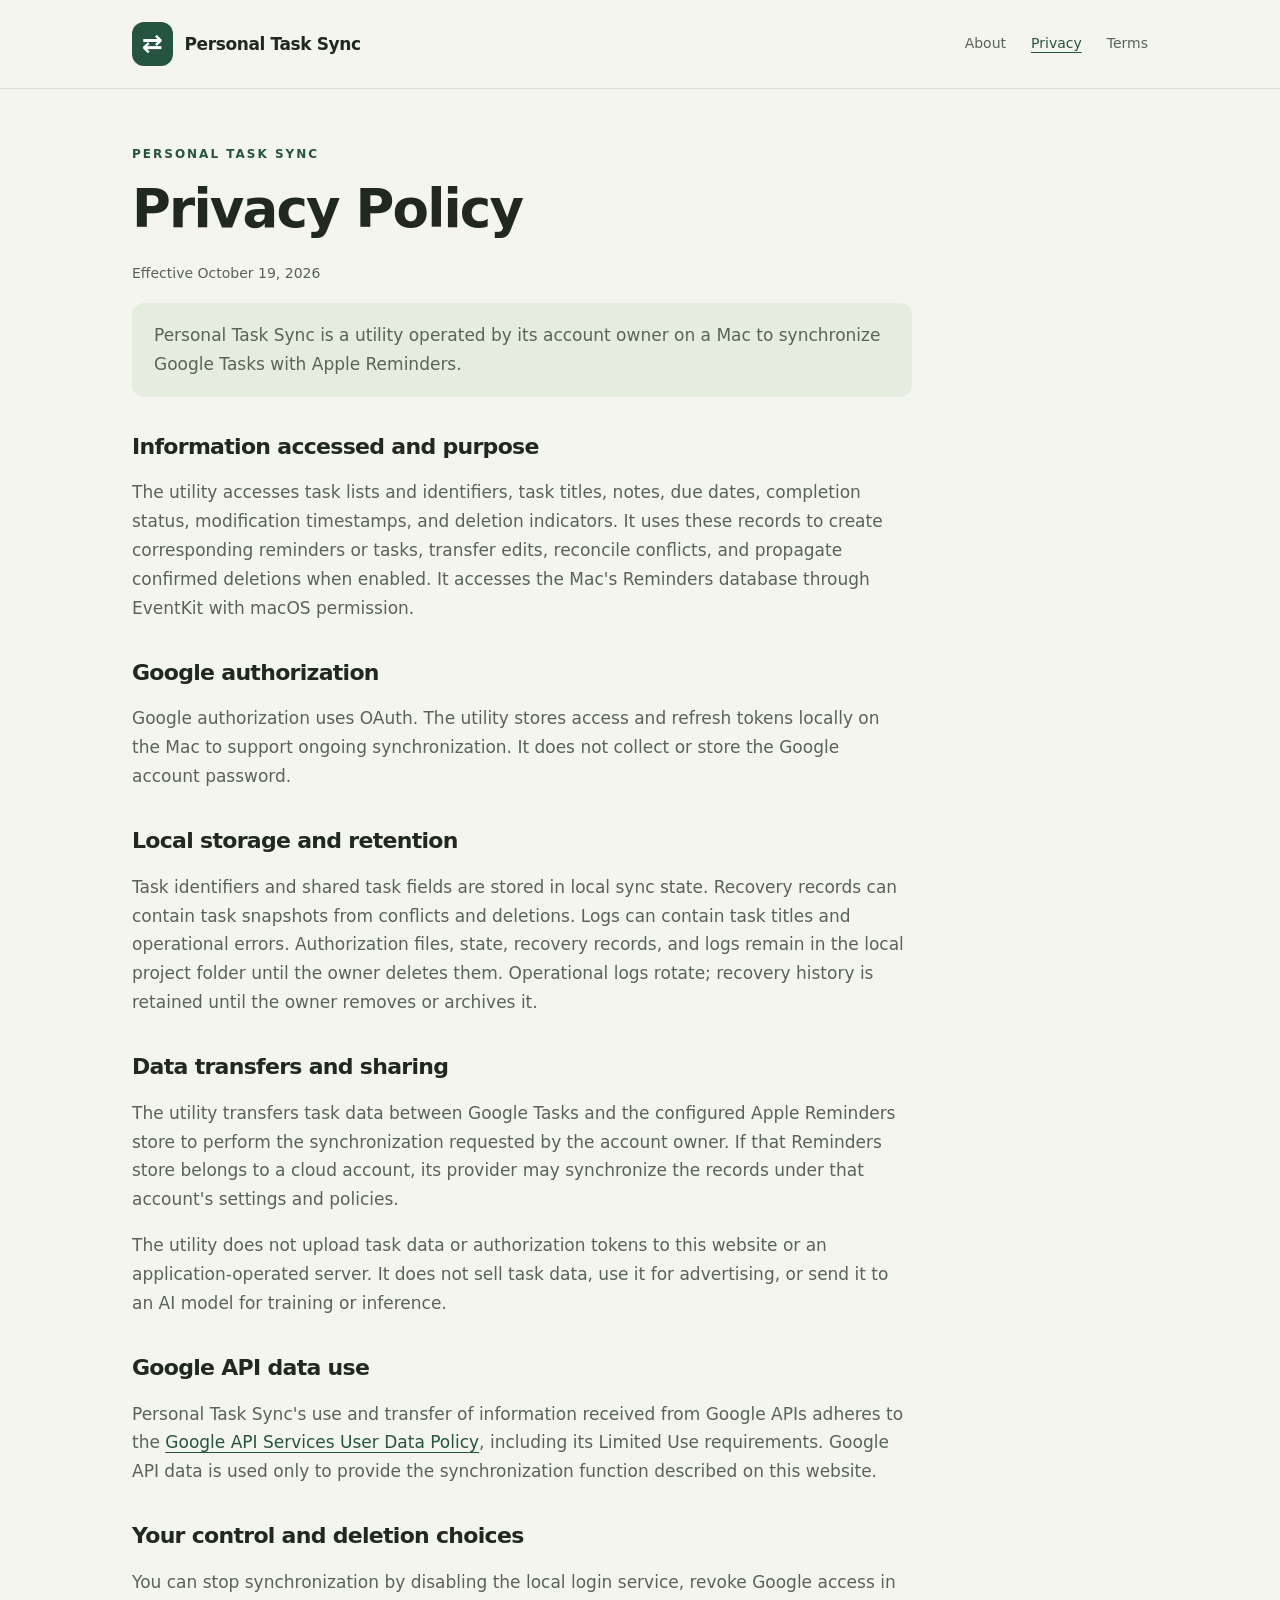
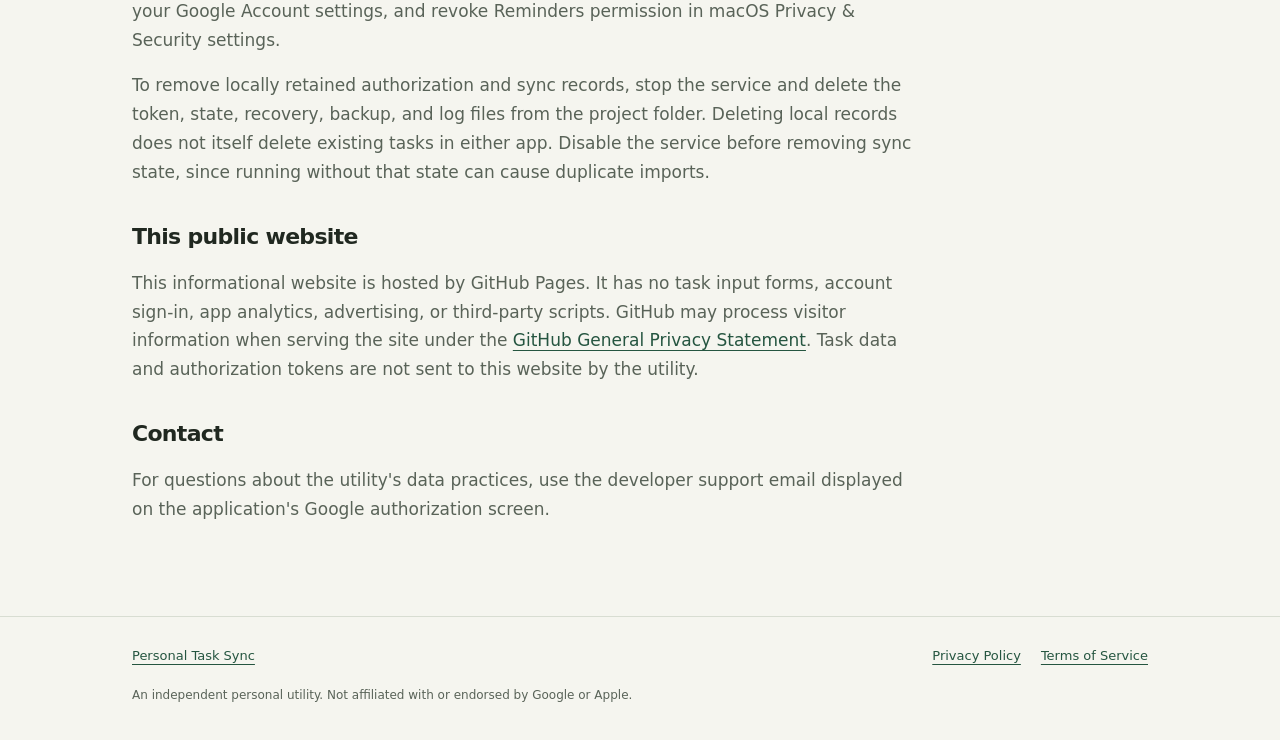
==== privacy.html @ 637450fc "initial commit" ====
<!doctype html>
<html lang="en">
<head>
  <meta charset="utf-8"><meta name="viewport" content="width=device-width,initial-scale=1">
  <meta name="description" content="How Personal Task Sync accesses, uses, stores, and transfers task information and Google authorization tokens.">
  <title>Privacy Policy — Personal Task Sync</title><link rel="stylesheet" href="styles.css">
</head>
<body>
  <a class="skip" href="#main">Skip to content</a>
  <header><div class="wrap header-row"><a class="brand" href="index.html"><span class="mark" aria-hidden="true">⇄</span>Personal Task Sync</a><nav aria-label="Main navigation"><a href="index.html">About</a><a href="privacy.html" aria-current="page">Privacy</a><a href="terms.html">Terms</a></nav></div></header>
  <main id="main" class="wrap"><article class="document">
    <div class="eyebrow">Personal Task Sync</div><h1>Privacy Policy</h1><p class="date">Effective October 19, 2026</p>
    <p class="notice">Personal Task Sync is a utility operated by its account owner on a Mac to synchronize Google Tasks with Apple Reminders.</p>
    <h2>Information accessed and purpose</h2>
    <p>The utility accesses task lists and identifiers, task titles, notes, due dates, completion status, modification timestamps, and deletion indicators. It uses these records to create corresponding reminders or tasks, transfer edits, reconcile conflicts, and propagate confirmed deletions when enabled. It accesses the Mac's Reminders database through EventKit with macOS permission.</p>
    <h2>Google authorization</h2>
    <p>Google authorization uses OAuth. The utility stores access and refresh tokens locally on the Mac to support ongoing synchronization. It does not collect or store the Google account password.</p>
    <h2>Local storage and retention</h2>
    <p>Task identifiers and shared task fields are stored in local sync state. Recovery records can contain task snapshots from conflicts and deletions. Logs can contain task titles and operational errors. Authorization files, state, recovery records, and logs remain in the local project folder until the owner deletes them. Operational logs rotate; recovery history is retained until the owner removes or archives it.</p>
    <h2>Data transfers and sharing</h2>
    <p>The utility transfers task data between Google Tasks and the configured Apple Reminders store to perform the synchronization requested by the account owner. If that Reminders store belongs to a cloud account, its provider may synchronize the records under that account's settings and policies.</p>
    <p>The utility does not upload task data or authorization tokens to this website or an application-operated server. It does not sell task data, use it for advertising, or send it to an AI model for training or inference.</p>
    <h2>Google API data use</h2>
    <p>Personal Task Sync's use and transfer of information received from Google APIs adheres to the <a href="https://developers.google.com/terms/api-services-user-data-policy">Google API Services User Data Policy</a>, including its Limited Use requirements. Google API data is used only to provide the synchronization function described on this website.</p>
    <h2>Your control and deletion choices</h2>
    <p>You can stop synchronization by disabling the local login service, revoke Google access in your Google Account settings, and revoke Reminders permission in macOS Privacy &amp; Security settings.</p>
    <p>To remove locally retained authorization and sync records, stop the service and delete the token, state, recovery, backup, and log files from the project folder. Deleting local records does not itself delete existing tasks in either app. Disable the service before removing sync state, since running without that state can cause duplicate imports.</p>
    <h2>This public website</h2>
    <p>This informational website is hosted by GitHub Pages. It has no task input forms, account sign-in, app analytics, advertising, or third-party scripts. GitHub may process visitor information when serving the site under the <a href="https://docs.github.com/en/site-policy/privacy-policies/github-general-privacy-statement">GitHub General Privacy Statement</a>. Task data and authorization tokens are not sent to this website by the utility.</p>
    <h2>Contact</h2>
    <p>For questions about the utility's data practices, use the developer support email displayed on the application's Google authorization screen.</p>
  </article></main>
  <footer><div class="wrap"><div class="footer-row"><a href="index.html">Personal Task Sync</a><div class="footer-links"><a href="privacy.html">Privacy Policy</a><a href="terms.html">Terms of Service</a></div></div><p class="footnote">An independent personal utility. Not affiliated with or endorsed by Google or Apple.</p></div></footer>
</body>
</html>
---- styles.css ----
:root{color-scheme:light;--paper:#f5f5ef;--card:#fff;--ink:#202820;--muted:#596358;--line:#d8ddd2;--accent:#255540;--wash:#e6ede0}
*{box-sizing:border-box}body{margin:0;background:var(--paper);color:var(--ink);font:17px/1.7 system-ui,-apple-system,BlinkMacSystemFont,"Segoe UI",sans-serif}a{color:var(--accent);text-underline-offset:4px}a:hover{text-decoration-thickness:2px}a:focus-visible{outline:3px solid var(--accent);outline-offset:5px;border-radius:2px}.skip{position:absolute;left:16px;top:-80px;background:var(--card);padding:10px 16px;z-index:2}.skip:focus{top:12px}.wrap{max-width:1080px;margin:auto;padding:0 32px}header{border-bottom:1px solid var(--line)}.header-row{min-height:88px;display:flex;justify-content:space-between;align-items:center;gap:24px}.brand{display:flex;align-items:center;gap:12px;color:var(--ink);text-decoration:none;font-weight:680;letter-spacing:-.4px}.mark{background:var(--accent);color:white;border-radius:12px;padding:1px 10px;font-size:25px}nav{display:flex;gap:25px;font-size:14px}nav a{color:var(--muted);text-decoration:none}nav a[aria-current=page]{color:var(--accent);text-decoration:underline}.hero{padding:76px 0 52px;max-width:800px}.eyebrow{color:var(--accent);font-size:12px;font-weight:700;letter-spacing:2px;text-transform:uppercase}h1{font-size:clamp(38px,7vw,70px);line-height:1.09;letter-spacing:-3px;margin:16px 0 24px;font-weight:650}h2{font-size:27px;line-height:1.3;letter-spacing:-.7px;margin:0 0 17px}h3{font-size:18px;margin:0 0 7px}.lead{font-size:22px;line-height:1.6;color:var(--muted);max-width:720px}.flow{display:flex;align-items:center;gap:18px;margin:0 0 52px;padding:25px 30px;background:var(--wash);border-radius:16px}.flow-item{flex:1}.flow strong,.flow small{display:block}.flow small{font-size:13px;color:var(--muted)}.arrow{font-size:26px;color:var(--accent)}.sections{display:grid;grid-template-columns:1fr 1fr;gap:44px;padding:10px 0 54px}.sections p{margin:0;color:var(--muted)}.access{border-top:1px solid var(--line);padding:36px 0 58px;max-width:850px}.access p{color:var(--muted)}code{font-size:13px;overflow-wrap:anywhere;background:var(--wash);padding:3px 6px;border-radius:4px}.document{max-width:780px;padding:55px 0 75px}.document h1{font-size:clamp(37px,6vw,53px);letter-spacing:-1.8px}.document h2{margin-top:36px;font-size:22px}.document p,.document li{color:var(--muted)}.date{font-size:14px}.notice{background:var(--wash);padding:18px 22px;border-radius:12px}footer{border-top:1px solid var(--line);padding:28px 0 35px;font-size:13px;color:var(--muted)}.footer-row{display:flex;justify-content:space-between;gap:24px;align-items:start}.footer-links{display:flex;gap:20px}.footnote{font-size:12px;max-width:680px;margin:18px 0 0}ul{padding-left:24px}li+li{margin-top:8px}
@media(max-width:650px){.wrap{padding:0 22px}.header-row{padding:20px 0;flex-direction:column;align-items:flex-start;gap:16px;min-height:0}nav{gap:22px}.hero{padding:48px 0 30px}h1{letter-spacing:-1.8px}.lead{font-size:19px}.flow{padding:22px;gap:10px;flex-direction:column;align-items:flex-start}.arrow{transform:rotate(90deg);line-height:1.1;margin-left:4px}.sections{grid-template-columns:1fr;gap:28px;padding-bottom:36px}.footer-row{flex-direction:column;gap:14px}.document{padding-top:35px}}
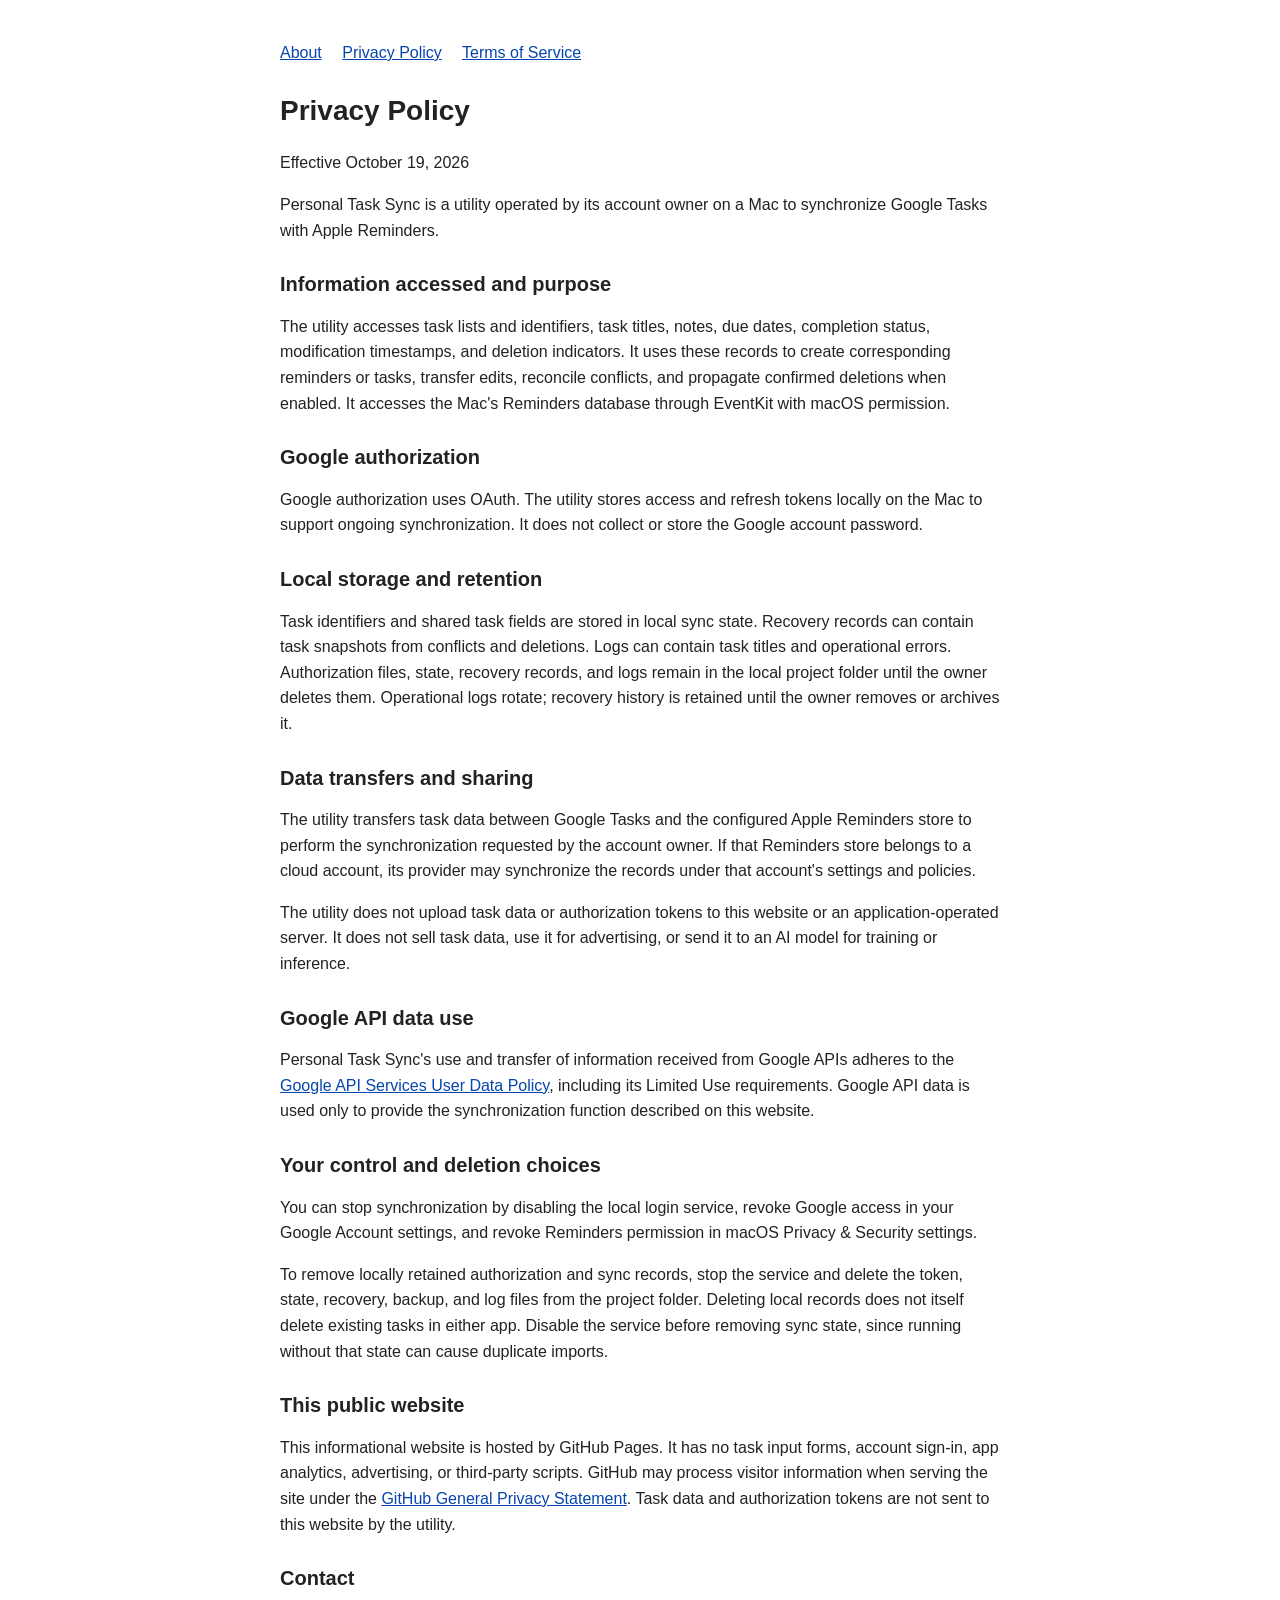
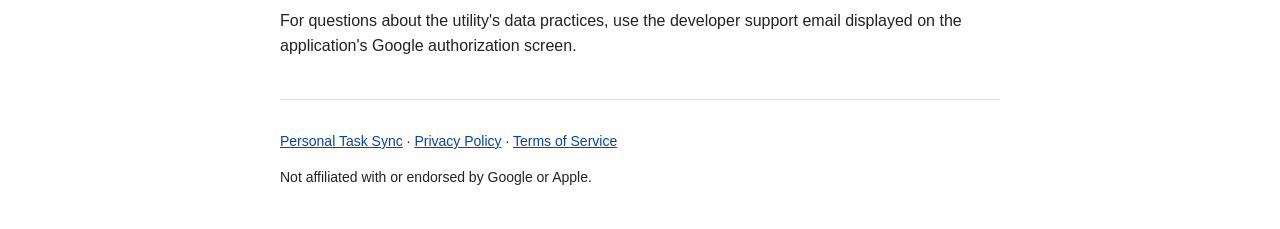
==== commit 27cea6b9: "new design" ====
--- a/privacy.html
+++ b/privacy.html
@@ -7,10 +7,14 @@
 </head>
 <body>
   <a class="skip" href="#main">Skip to content</a>
-  <header><div class="wrap header-row"><a class="brand" href="index.html"><span class="mark" aria-hidden="true">⇄</span>Personal Task Sync</a><nav aria-label="Main navigation"><a href="index.html">About</a><a href="privacy.html" aria-current="page">Privacy</a><a href="terms.html">Terms</a></nav></div></header>
-  <main id="main" class="wrap"><article class="document">
-    <div class="eyebrow">Personal Task Sync</div><h1>Privacy Policy</h1><p class="date">Effective October 19, 2026</p>
-    <p class="notice">Personal Task Sync is a utility operated by its account owner on a Mac to synchronize Google Tasks with Apple Reminders.</p>
+  <nav aria-label="Main navigation">
+    <a href="index.html">About</a>
+    <a href="privacy.html" aria-current="page">Privacy Policy</a>
+    <a href="terms.html">Terms of Service</a>
+  </nav>
+  <main id="main"><article>
+    <h1>Privacy Policy</h1><p>Effective October 19, 2026</p>
+    <p>Personal Task Sync is a utility operated by its account owner on a Mac to synchronize Google Tasks with Apple Reminders.</p>
     <h2>Information accessed and purpose</h2>
     <p>The utility accesses task lists and identifiers, task titles, notes, due dates, completion status, modification timestamps, and deletion indicators. It uses these records to create corresponding reminders or tasks, transfer edits, reconcile conflicts, and propagate confirmed deletions when enabled. It accesses the Mac's Reminders database through EventKit with macOS permission.</p>
     <h2>Google authorization</h2>
@@ -30,6 +34,9 @@
     <h2>Contact</h2>
     <p>For questions about the utility's data practices, use the developer support email displayed on the application's Google authorization screen.</p>
   </article></main>
-  <footer><div class="wrap"><div class="footer-row"><a href="index.html">Personal Task Sync</a><div class="footer-links"><a href="privacy.html">Privacy Policy</a><a href="terms.html">Terms of Service</a></div></div><p class="footnote">An independent personal utility. Not affiliated with or endorsed by Google or Apple.</p></div></footer>
+  <footer>
+    <p><a href="index.html">Personal Task Sync</a> · <a href="privacy.html">Privacy Policy</a> · <a href="terms.html">Terms of Service</a></p>
+    <p>Not affiliated with or endorsed by Google or Apple.</p>
+  </footer>
 </body>
 </html>
--- a/styles.css
+++ b/styles.css
@@ -1,3 +1,17 @@
-:root{color-scheme:light;--paper:#f5f5ef;--card:#fff;--ink:#202820;--muted:#596358;--line:#d8ddd2;--accent:#255540;--wash:#e6ede0}
-*{box-sizing:border-box}body{margin:0;background:var(--paper);color:var(--ink);font:17px/1.7 system-ui,-apple-system,BlinkMacSystemFont,"Segoe UI",sans-serif}a{color:var(--accent);text-underline-offset:4px}a:hover{text-decoration-thickness:2px}a:focus-visible{outline:3px solid var(--accent);outline-offset:5px;border-radius:2px}.skip{position:absolute;left:16px;top:-80px;background:var(--card);padding:10px 16px;z-index:2}.skip:focus{top:12px}.wrap{max-width:1080px;margin:auto;padding:0 32px}header{border-bottom:1px solid var(--line)}.header-row{min-height:88px;display:flex;justify-content:space-between;align-items:center;gap:24px}.brand{display:flex;align-items:center;gap:12px;color:var(--ink);text-decoration:none;font-weight:680;letter-spacing:-.4px}.mark{background:var(--accent);color:white;border-radius:12px;padding:1px 10px;font-size:25px}nav{display:flex;gap:25px;font-size:14px}nav a{color:var(--muted);text-decoration:none}nav a[aria-current=page]{color:var(--accent);text-decoration:underline}.hero{padding:76px 0 52px;max-width:800px}.eyebrow{color:var(--accent);font-size:12px;font-weight:700;letter-spacing:2px;text-transform:uppercase}h1{font-size:clamp(38px,7vw,70px);line-height:1.09;letter-spacing:-3px;margin:16px 0 24px;font-weight:650}h2{font-size:27px;line-height:1.3;letter-spacing:-.7px;margin:0 0 17px}h3{font-size:18px;margin:0 0 7px}.lead{font-size:22px;line-height:1.6;color:var(--muted);max-width:720px}.flow{display:flex;align-items:center;gap:18px;margin:0 0 52px;padding:25px 30px;background:var(--wash);border-radius:16px}.flow-item{flex:1}.flow strong,.flow small{display:block}.flow small{font-size:13px;color:var(--muted)}.arrow{font-size:26px;color:var(--accent)}.sections{display:grid;grid-template-columns:1fr 1fr;gap:44px;padding:10px 0 54px}.sections p{margin:0;color:var(--muted)}.access{border-top:1px solid var(--line);padding:36px 0 58px;max-width:850px}.access p{color:var(--muted)}code{font-size:13px;overflow-wrap:anywhere;background:var(--wash);padding:3px 6px;border-radius:4px}.document{max-width:780px;padding:55px 0 75px}.document h1{font-size:clamp(37px,6vw,53px);letter-spacing:-1.8px}.document h2{margin-top:36px;font-size:22px}.document p,.document li{color:var(--muted)}.date{font-size:14px}.notice{background:var(--wash);padding:18px 22px;border-radius:12px}footer{border-top:1px solid var(--line);padding:28px 0 35px;font-size:13px;color:var(--muted)}.footer-row{display:flex;justify-content:space-between;gap:24px;align-items:start}.footer-links{display:flex;gap:20px}.footnote{font-size:12px;max-width:680px;margin:18px 0 0}ul{padding-left:24px}li+li{margin-top:8px}
-@media(max-width:650px){.wrap{padding:0 22px}.header-row{padding:20px 0;flex-direction:column;align-items:flex-start;gap:16px;min-height:0}nav{gap:22px}.hero{padding:48px 0 30px}h1{letter-spacing:-1.8px}.lead{font-size:19px}.flow{padding:22px;gap:10px;flex-direction:column;align-items:flex-start}.arrow{transform:rotate(90deg);line-height:1.1;margin-left:4px}.sections{grid-template-columns:1fr;gap:28px;padding-bottom:36px}.footer-row{flex-direction:column;gap:14px}.document{padding-top:35px}}
+body {
+  max-width: 720px;
+  margin: 40px auto;
+  padding: 0 20px;
+  color: #222;
+  background: #fff;
+  font: 16px/1.6 Arial, sans-serif;
+}
+a { color: #0645ad; }
+nav { margin-bottom: 28px; }
+nav a { margin-right: 16px; }
+h1 { font-size: 28px; line-height: 1.2; }
+h2 { margin-top: 28px; font-size: 20px; line-height: 1.3; }
+footer { margin-top: 40px; padding-top: 16px; border-top: 1px solid #ddd; font-size: 14px; }
+code { overflow-wrap: anywhere; }
+.skip { position: absolute; left: -10000px; }
+.skip:focus { position: static; }
